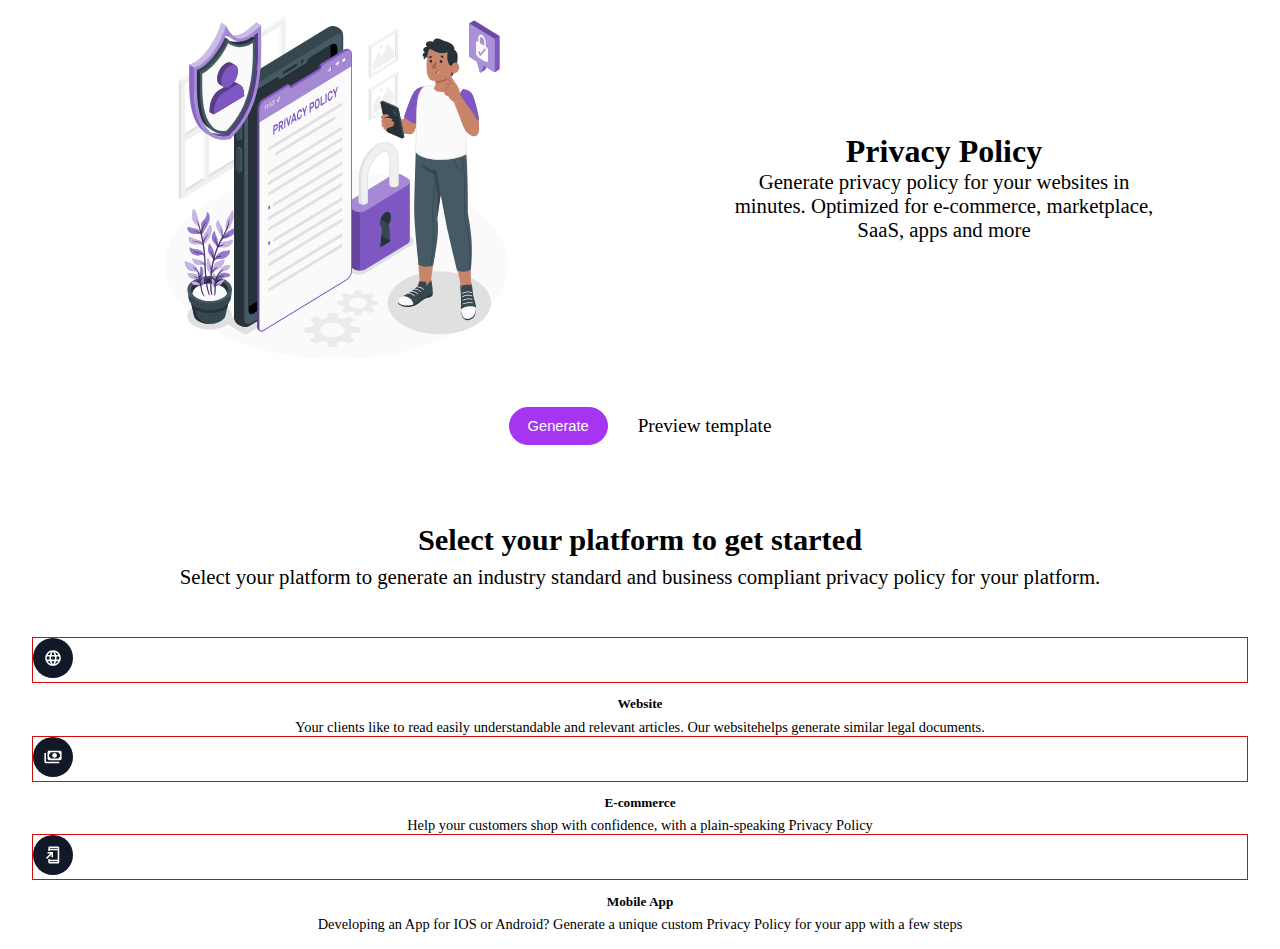
==== index.html @ 09b3b47b "first commit" ====
<!DOCTYPE html>
<html lang="en">
  <head>
    <meta charset="UTF-8" />
    <meta http-equiv="X-UA-Compatible" content="IE=edge" />
    <meta name="viewport" content="width=device-width, initial-scale=1.0" />
    <link rel="stylesheet" href="style.css" />
    <title>Privacy Policy</title>
  </head>
  <body>
    <div class="container">
      <!-- first section starts here -->
      <div class="section-one">
        <div class="top-section">
          <div class="illustration">
            <img src="./images/amico.svg" alt="illustration" />
          </div>
          <div class="private-policy">
            <div class="top-section-writeup">
              <h3 class="header-one">Privacy Policy</h3>
              <p class="paragraph-one">
                Generate privacy policy for your websites in minutes. Optimized
                for <span class="wrap">e-commerce,</span> marketplace, SaaS,
                apps and more
              </p>
            </div>
          </div>
        </div>
        <div class="links">
          <div class="button">
            <button><a href="#">Generate</a></button>
          </div>
          <div class="template">
            <p class="preview">Preview template</p>
          </div>
        </div>
      </div>
      <!-- first section ends here -->

      <!-- second section starts here -->
      <div class="section-two">
        <div class="second-section-writeup">
          <h2 class="header-two">Select your platform to get started</h2>
          <p class="paragraph-two">
            Select your platform to generate an industry standard and business
            compliant privacy policy for your platform.
          </p>
        </div>

        <div class="platforms">
          <div class="choice-platforms">
            <div class="platform-one">
              <div class="image-one">
                <img src="./images/website.svg" alt="" width="40" />
              </div>
              <div class="platform-writeup">
                <h5 class="platform-header">Website</h5>
                <p class="platform-subhead">
                  Your clients like to read easily understandable and relevant
                  articles. Our websitehelps generate similar legal documents.
                </p>
              </div>
            </div>
            <div class="platform two">
              <div class="image-two">
                <img src="./images/e-commerce.svg" alt="" width="40" />
              </div>
              <div class="platform-writeup">
                <h5 class="platform-header">E-commerce</h5>
                <p class="platform-subhead">
                  Help your customers shop with confidence, with a
                  <span class="wrap">plain-speaking</span> Privacy Policy
                </p>
              </div>
            </div>
            <div class="platform three">
              <div class="image-three">
                <img src="./images/mobile.svg" alt="" width="40" />
              </div>
              <div class="platform-writeup">
                <h5 class="platform-header">Mobile App</h5>
                <p class="platform-subhead">
                  Developing an App for IOS or Android? Generate a unique custom
                  Privacy Policy for your app with a few steps
                </p>
              </div>
            </div>
          </div>
        </div>
      </div>

      <!-- second section ends here -->
    </div>
  </body>
</html>
---- style.css ----
* {
  padding: 0;
  margin: 0;
  box-sizing: border-box;
}
.container {
  margin: 1rem 2rem;
  background-color: #ffffff;
}
/* section one starts here */
.top-section {
  display: flex;
  flex-direction: row;

  /* margin: 0 auto; */
}
.illustration {
  width: 100%;
  /* margin: 0 auto; */
}
.illustration img {
  display: block;
  margin: 0 auto;
  /* width: 350; */
}
.private-policy {
  width: 100%;
  display: flex;
  justify-content: center;
  align-items: center;
}
.top-section-writeup {
  display: block;
  margin: 0 auto;
  width: 70%;
  text-align: center;
}
.paragraph-one {
  font-size: 1.3em;
}
.header-one {
  font-size: 2em;
}
.wrap {
  white-space: nowrap;
}
.links {
  display: flex;
  justify-content: center;
  align-items: center;
  margin-top: 3em;
  /* margin-bottom: 4em; */
}
.button button {
  border: 1px solid #a535f1;
  border-radius: 25px;
  background-color: #a535f1;
  padding: 10px 18px;
}
.button a {
  color: #ffffff;
  text-decoration: none;
  font-size: 1.1em;
}
.template {
  margin-left: 30px;
  font-size: 1.2em;
}
/* section one ends here */

/* section two starts here */
.section-two {
  margin-top: 3em;
}

.second-section-writeup {
  margin-top: 2em;

  text-align: center;
}
.header-two {
  padding-top: 1em;
  font-size: 1.9em;
}
.paragraph-two {
  font-size: 1.3em;
  padding-top: 0.3em;
  text-align: center;
  word-wrap: break-word;
}
.platforms {
  /* background-color: #a535f1; */
  margin-top: 3em;
}
/* .platform {
  border: 1px solid #fff;
  border-radius: 20px;
  box-shadow: 0px 0px 3px 3px rgba(128, 128, 128, 0.089);
} */
/* .image{
  padding: 3rem;
} */
/* .choice-platforms {
  display: flex;
  justify-content: center;
  align-items: center;
} */

.image img {
  display: block;
  margin: 0 auto;
}
.platform-header {
  text-align: center;
}
.platform-subhead {
  text-align: center;
}
/*  */
.image-one {
  border: 1px solid #d50c0c;
}
.image-two {
  border: 1px solid #d50c0c;
}
.image-three {
  border: 1px solid #d50c0c;
}
.platform-header {
  margin-top: 1em;
  margin-bottom: 0.5em;
}

.platform-subhead {
  font-size: 0.9em;
}
@media screen and (max-width: 50em) {
  /* i could switch the chages of this container should in case the code doesnt go as planned */
  .container {
    margin: 0.7rem 1rem;
    background-color: ;
  }
  .top-section {
    display: flex;
    flex-direction: column-reverse;
  }
  .illustration img {
    display: block;
    margin: 0 auto;
    width: 300px;
  }
  .private-policy {
    margin-top: 3vh;
    font-size: 1.2em;
  }
  .paragraph-one {
    font-size: 1.1em;
    margin-bottom: 5vh;
  }
  .header-one {
    font-size: 1.3em;
  }
  .links {
    margin-top: 2em;
    /* margin-bottom: 4em; */
  }
  .choice-platforms {
    display: block;
    justify-content: center;

    margin: 0 auto;
    text-align: center;
  }
  .one,
  .two,
  .three {
    margin-top: 1em;
  }
}
/* section two starts here */
/*    border: 1px solid #fff;
  border-radius: 20px;
  box-shadow: 0px 0px 3px 3px rgba(128, 128, 128, 0.089); */

/* .platform-one {
  height: 100%;
  width: 25%;
}
.platform-two {
  height: 100%;
  width: 25%;
  margin: 0 2em;
}
.platform-three {
  height: 100%;
  width: 25%;
} */
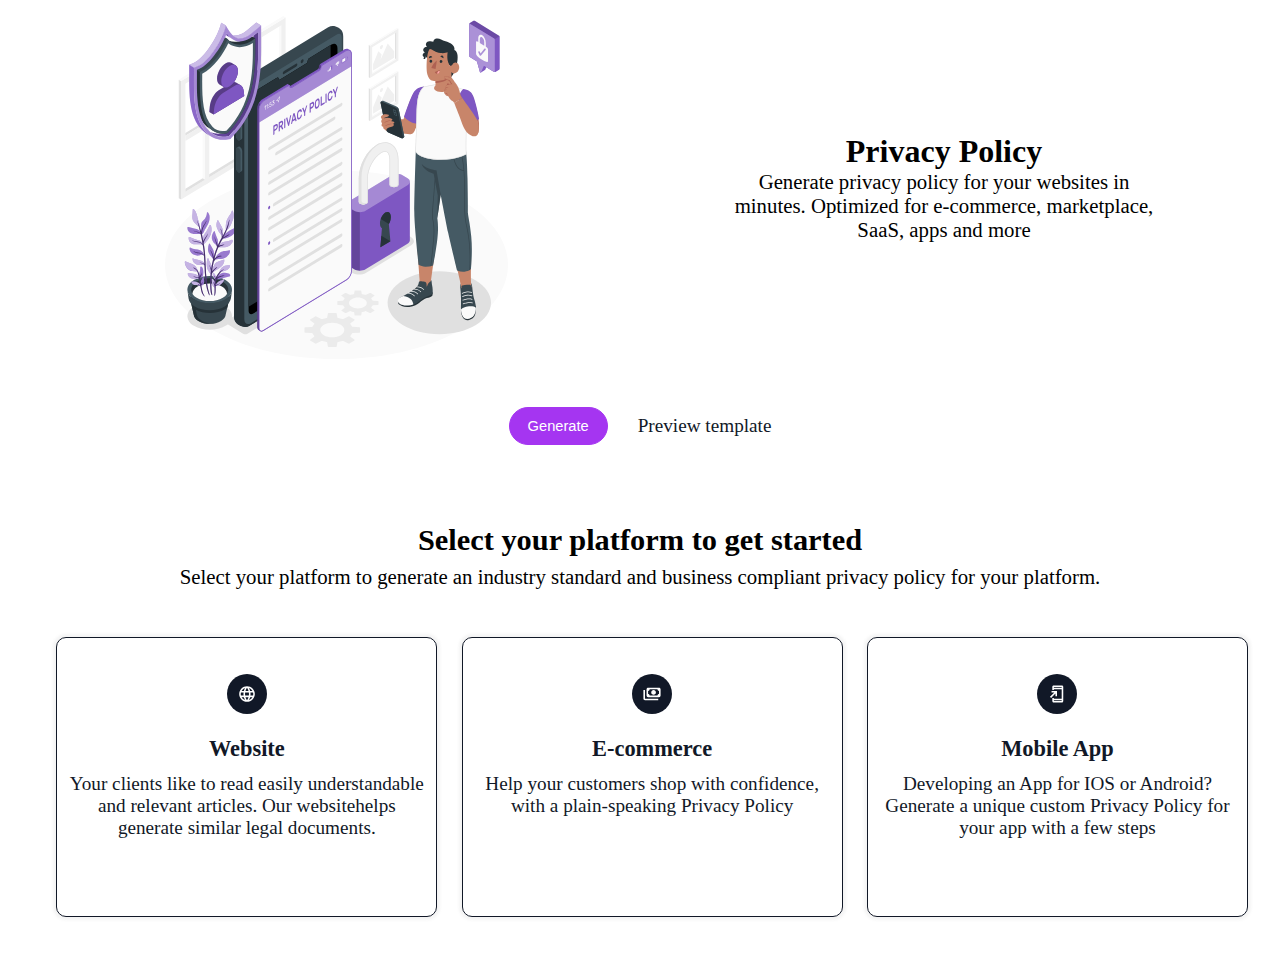
==== commit 92e268b6: "update" ====
--- a/index.html
+++ b/index.html
@@ -50,7 +50,7 @@
         <div class="platforms">
           <div class="choice-platforms">
             <div class="platform-one">
-              <div class="image-one">
+              <div class="icon">
                 <img src="./images/website.svg" alt="" width="40" />
               </div>
               <div class="platform-writeup">
@@ -61,8 +61,8 @@
                 </p>
               </div>
             </div>
-            <div class="platform two">
-              <div class="image-two">
+            <div class="platform-two">
+              <div class="icon">
                 <img src="./images/e-commerce.svg" alt="" width="40" />
               </div>
               <div class="platform-writeup">
@@ -73,8 +73,8 @@
                 </p>
               </div>
             </div>
-            <div class="platform three">
-              <div class="image-three">
+            <div class="platform-three">
+              <div class="icon">
                 <img src="./images/mobile.svg" alt="" width="40" />
               </div>
               <div class="platform-writeup">
--- a/style.css
+++ b/style.css
@@ -49,6 +49,7 @@
   justify-content: center;
   align-items: center;
   margin-top: 3em;
+  color: #111827;
   /* margin-bottom: 4em; */
 }
 .button button {
@@ -65,6 +66,7 @@
 .template {
   margin-left: 30px;
   font-size: 1.2em;
+  color: #111827;
 }
 /* section one ends here */
 
@@ -92,53 +94,56 @@
   /* background-color: #a535f1; */
   margin-top: 3em;
 }
-/* .platform {
-  border: 1px solid #fff;
-  border-radius: 20px;
+
+.platform-one,
+.platform-two,
+.platform-three {
+  height: 280px;
+  width: 100%;
+  border: 1px solid;
+  border-radius: 10px;
   box-shadow: 0px 0px 3px 3px rgba(128, 128, 128, 0.089);
-} */
-/* .image{
-  padding: 3rem;
-} */
-/* .choice-platforms {
+  margin-bottom: 3vh;
+  color: #111827;
+}
+.platform-one,
+.platform-two,
+.platform-three {
+  margin-left: 2%;
+}
+.choice-platforms {
   display: flex;
-  justify-content: center;
+  justify-content: space-around;
+  /* justify-content: center; */
   align-items: center;
-} */
+}
 
 .image img {
   display: block;
   margin: 0 auto;
 }
-.platform-header {
-  text-align: center;
-}
-.platform-subhead {
-  text-align: center;
-}
-/*  */
-.image-one {
-  border: 1px solid #d50c0c;
-}
-.image-two {
-  border: 1px solid #d50c0c;
-}
-.image-three {
-  border: 1px solid #d50c0c;
+
+.icon {
+  display: flex;
+  justify-content: center;
+  align-items: center;
+  margin-top: 4vh;
 }
 .platform-header {
+  font-size: 1.4em;
+  text-align: center;
   margin-top: 1em;
   margin-bottom: 0.5em;
 }
 
 .platform-subhead {
-  font-size: 0.9em;
+  font-size: 1.2em;
+  text-align: center;
+  padding: 0 8px;
 }
 @media screen and (max-width: 50em) {
-  /* i could switch the chages of this container should in case the code doesnt go as planned */
   .container {
     margin: 0.7rem 1rem;
-    background-color: ;
   }
   .top-section {
     display: flex;
@@ -162,36 +167,33 @@
   }
   .links {
     margin-top: 2em;
-    /* margin-bottom: 4em; */
   }
   .choice-platforms {
     display: block;
+    /* justify-content: center;
+    align-items: center;
+    margin: 0 auto;
+    text-align: center; */
+  }
+  .platforms {
+    display: block;
     justify-content: center;
-
-    margin: 0 auto;
-    text-align: center;
+    align-items: center;
   }
-  .one,
-  .two,
-  .three {
-    margin-top: 1em;
+  .platform-one,
+  .platform-two,
+  .platform-three {
+    margin-left: 0%;
   }
 }
-/* section two starts here */
-/*    border: 1px solid #fff;
-  border-radius: 20px;
-  box-shadow: 0px 0px 3px 3px rgba(128, 128, 128, 0.089); */
 
-/* .platform-one {
-  height: 100%;
-  width: 25%;
+.platform-one,
+.platform-two,
+.platform-three {
+  height: 280px;
+  width: 100%;
+  border: 1px solid;
+  border-radius: 10px;
+  box-shadow: 0px 0px 3px 3px rgba(128, 128, 128, 0.089);
+  margin-bottom: 3vh;
 }
-.platform-two {
-  height: 100%;
-  width: 25%;
-  margin: 0 2em;
-}
-.platform-three {
-  height: 100%;
-  width: 25%;
-} */
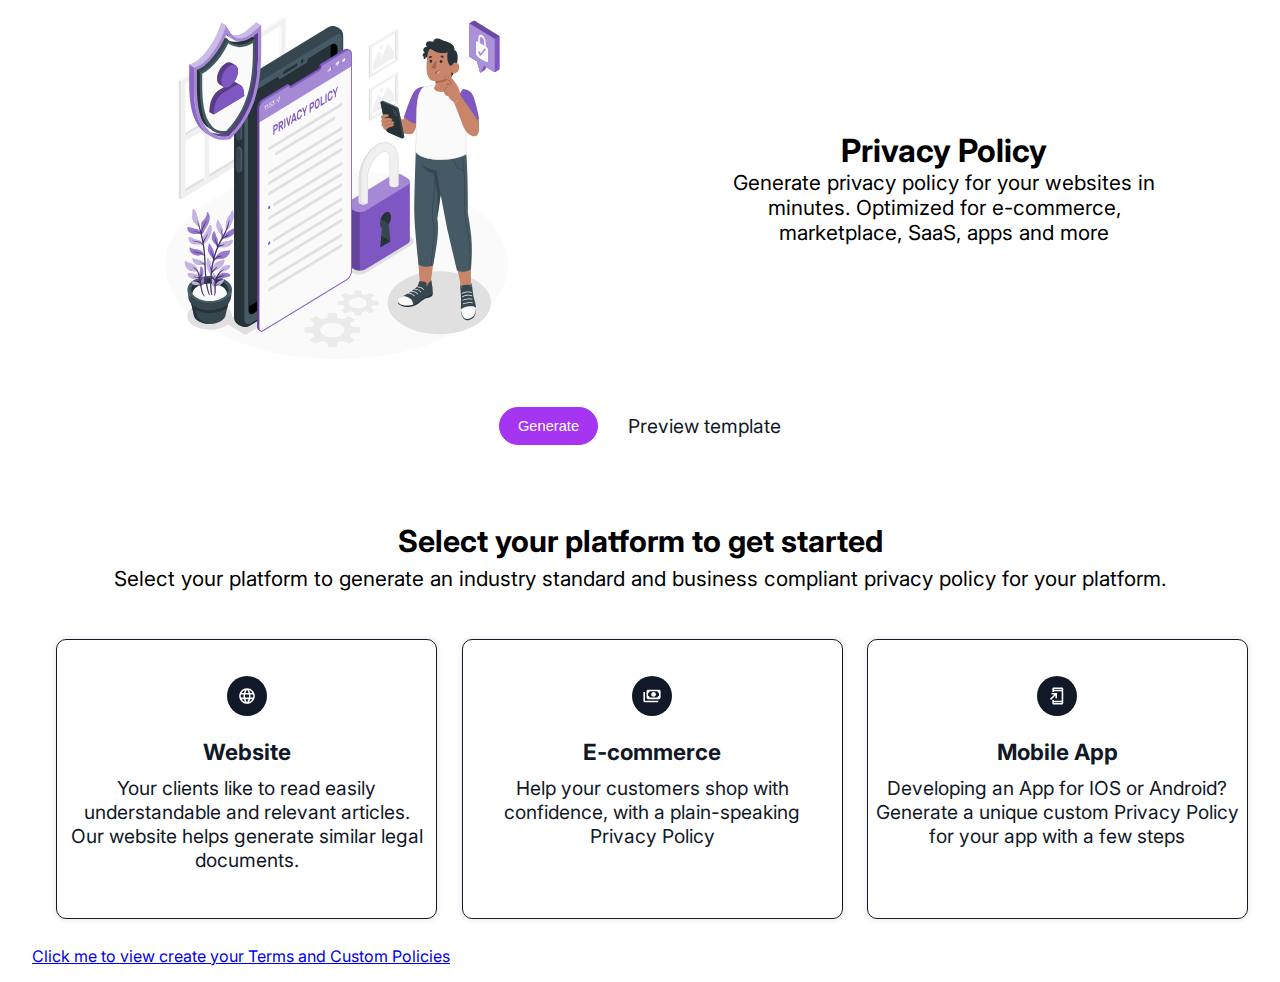
==== commit 6dd9a470: "update" ====
--- a/index.html
+++ b/index.html
@@ -6,6 +6,12 @@
     <meta name="viewport" content="width=device-width, initial-scale=1.0" />
     <link rel="stylesheet" href="style.css" />
     <title>Privacy Policy</title>
+    <link rel="preconnect" href="https://fonts.googleapis.com" />
+    <link rel="preconnect" href="https://fonts.gstatic.com" crossorigin />
+    <link
+      href="https://fonts.googleapis.com/css2?family=Inter:wght@300;400;500;600;700&display=swap"
+      rel="stylesheet"
+    />
   </head>
   <body>
     <div class="container">
@@ -57,7 +63,7 @@
                 <h5 class="platform-header">Website</h5>
                 <p class="platform-subhead">
                   Your clients like to read easily understandable and relevant
-                  articles. Our websitehelps generate similar legal documents.
+                  articles. Our website helps generate similar legal documents.
                 </p>
               </div>
             </div>
@@ -88,6 +94,9 @@
           </div>
         </div>
       </div>
+      <a href="./popup.html"
+        >Click me to view create your Terms and Custom Policies</a
+      >
 
       <!-- second section ends here -->
     </div>
--- a/style.css
+++ b/style.css
@@ -3,6 +3,9 @@
   margin: 0;
   box-sizing: border-box;
 }
+body {
+  font-family: "Inter", sans-serif;
+}
 .container {
   margin: 1rem 2rem;
   background-color: #ffffff;
@@ -11,8 +14,6 @@
 .top-section {
   display: flex;
   flex-direction: row;
-
-  /* margin: 0 auto; */
 }
 .illustration {
   width: 100%;
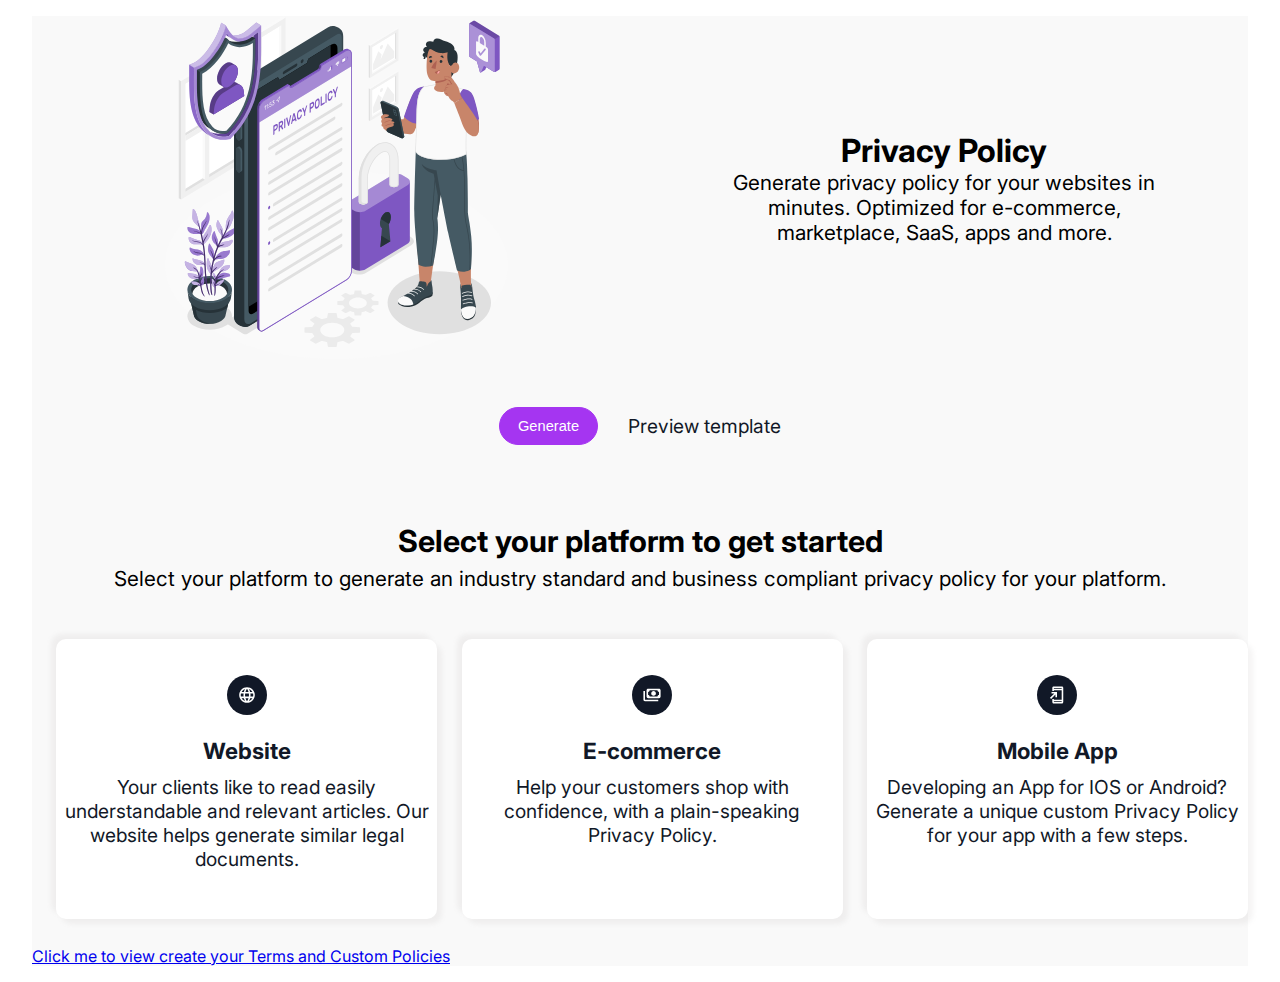
==== commit 7b00bbcb: "update" ====
--- a/index.html
+++ b/index.html
@@ -27,7 +27,7 @@
               <p class="paragraph-one">
                 Generate privacy policy for your websites in minutes. Optimized
                 for <span class="wrap">e-commerce,</span> marketplace, SaaS,
-                apps and more
+                apps and more.
               </p>
             </div>
           </div>
@@ -75,7 +75,7 @@
                 <h5 class="platform-header">E-commerce</h5>
                 <p class="platform-subhead">
                   Help your customers shop with confidence, with a
-                  <span class="wrap">plain-speaking</span> Privacy Policy
+                  <span class="wrap">plain-speaking</span> Privacy Policy.
                 </p>
               </div>
             </div>
@@ -87,7 +87,7 @@
                 <h5 class="platform-header">Mobile App</h5>
                 <p class="platform-subhead">
                   Developing an App for IOS or Android? Generate a unique custom
-                  Privacy Policy for your app with a few steps
+                  Privacy Policy for your app with a few steps.
                 </p>
               </div>
             </div>
--- a/style.css
+++ b/style.css
@@ -8,7 +8,7 @@
 }
 .container {
   margin: 1rem 2rem;
-  background-color: #ffffff;
+  background-color: #f9f9f9;
 }
 /* section one starts here */
 .top-section {
@@ -101,11 +101,12 @@
 .platform-three {
   height: 280px;
   width: 100%;
-  border: 1px solid;
   border-radius: 10px;
-  box-shadow: 0px 0px 3px 3px rgba(128, 128, 128, 0.089);
+  box-shadow: 5px 5px 5px rgba(161, 151, 151, 0.1),
+    -5px -5px 5px rgba(161, 151, 151, 0.1);
   margin-bottom: 3vh;
   color: #111827;
+  background-color: #ffffff;
 }
 .platform-one,
 .platform-two,
@@ -150,6 +151,9 @@
     display: flex;
     flex-direction: column-reverse;
   }
+  .top-section-writeup {
+    width: 100%;
+  }
   .illustration img {
     display: block;
     margin: 0 auto;
@@ -185,16 +189,6 @@
   .platform-two,
   .platform-three {
     margin-left: 0%;
+    padding-top: 4vh;
   }
 }
-
-.platform-one,
-.platform-two,
-.platform-three {
-  height: 280px;
-  width: 100%;
-  border: 1px solid;
-  border-radius: 10px;
-  box-shadow: 0px 0px 3px 3px rgba(128, 128, 128, 0.089);
-  margin-bottom: 3vh;
-}
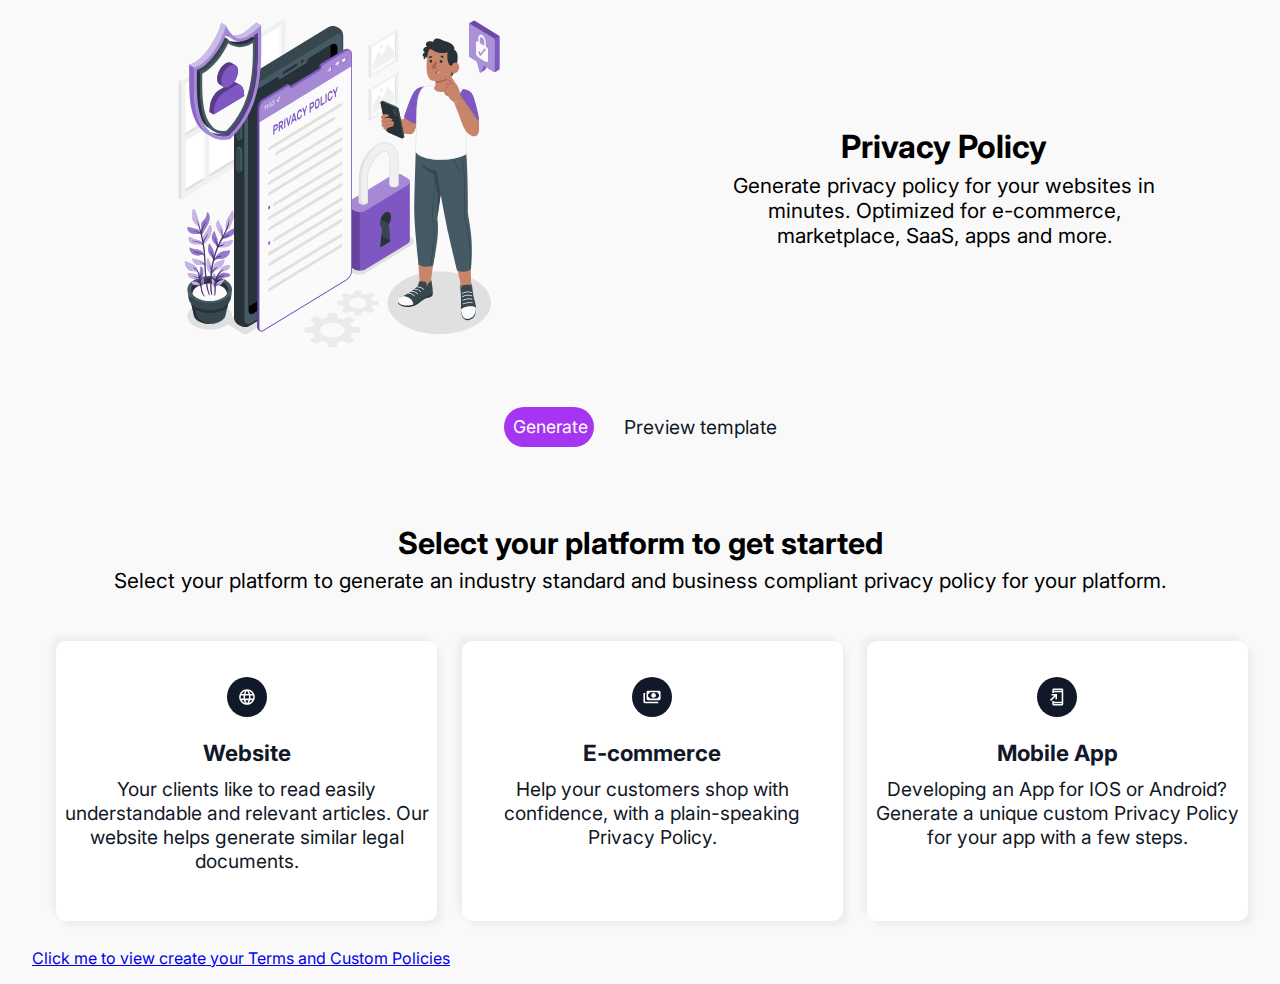
==== commit b68b013f: "update" ====
--- a/index.html
+++ b/index.html
@@ -34,7 +34,7 @@
         </div>
         <div class="links">
           <div class="button">
-            <button><a href="#">Generate</a></button>
+            <a href="#">Generate</a>
           </div>
           <div class="template">
             <p class="preview">Preview template</p>
--- a/style.css
+++ b/style.css
@@ -5,10 +5,10 @@
 }
 body {
   font-family: "Inter", sans-serif;
+  background-color: #f9f9f9;
 }
 .container {
-  margin: 1rem 2rem;
-  background-color: #f9f9f9;
+  padding: 1rem 2rem;
 }
 /* section one starts here */
 .top-section {
@@ -40,6 +40,7 @@
   font-size: 1.3em;
 }
 .header-one {
+  padding-bottom: 0.2em;
   font-size: 2em;
 }
 .wrap {
@@ -53,16 +54,33 @@
   color: #111827;
   /* margin-bottom: 4em; */
 }
-.button button {
+/* .button button {
   border: 1px solid #a535f1;
   border-radius: 25px;
   background-color: #a535f1;
   padding: 10px 18px;
+} */
+.button {
+  width: 90px;
+  height: 40px;
+  border: none;
+  background-color: #a535f1;
+  border-radius: 25px;
+  box-shadow: inset 0 0 0 0 #ffa8a7;
+  transition: ease-out 0.3s;
+
+  padding-top: 9px;
+  padding-left: 9px;
+}
+.button:hover {
+  box-shadow: inset 90px 0 0 0 #ffa8a7;
+  cursor: pointer;
 }
 .button a {
   color: #ffffff;
   text-decoration: none;
   font-size: 1.1em;
+  text-align: center;
 }
 .template {
   margin-left: 30px;
@@ -164,11 +182,18 @@
     font-size: 1.2em;
   }
   .paragraph-one {
+    font-size: 0.9em;
+    margin-bottom: 5vh;
+  }
+  .paragraph-two {
     font-size: 1.1em;
-    margin-bottom: 5vh;
-  }
-  .header-one {
-    font-size: 1.3em;
+  }
+  .platform-subhead {
+    font-size: 1.1em;
+  }
+  .header-one,
+  .header-two {
+    font-size: 1.4em;
   }
   .links {
     margin-top: 2em;
